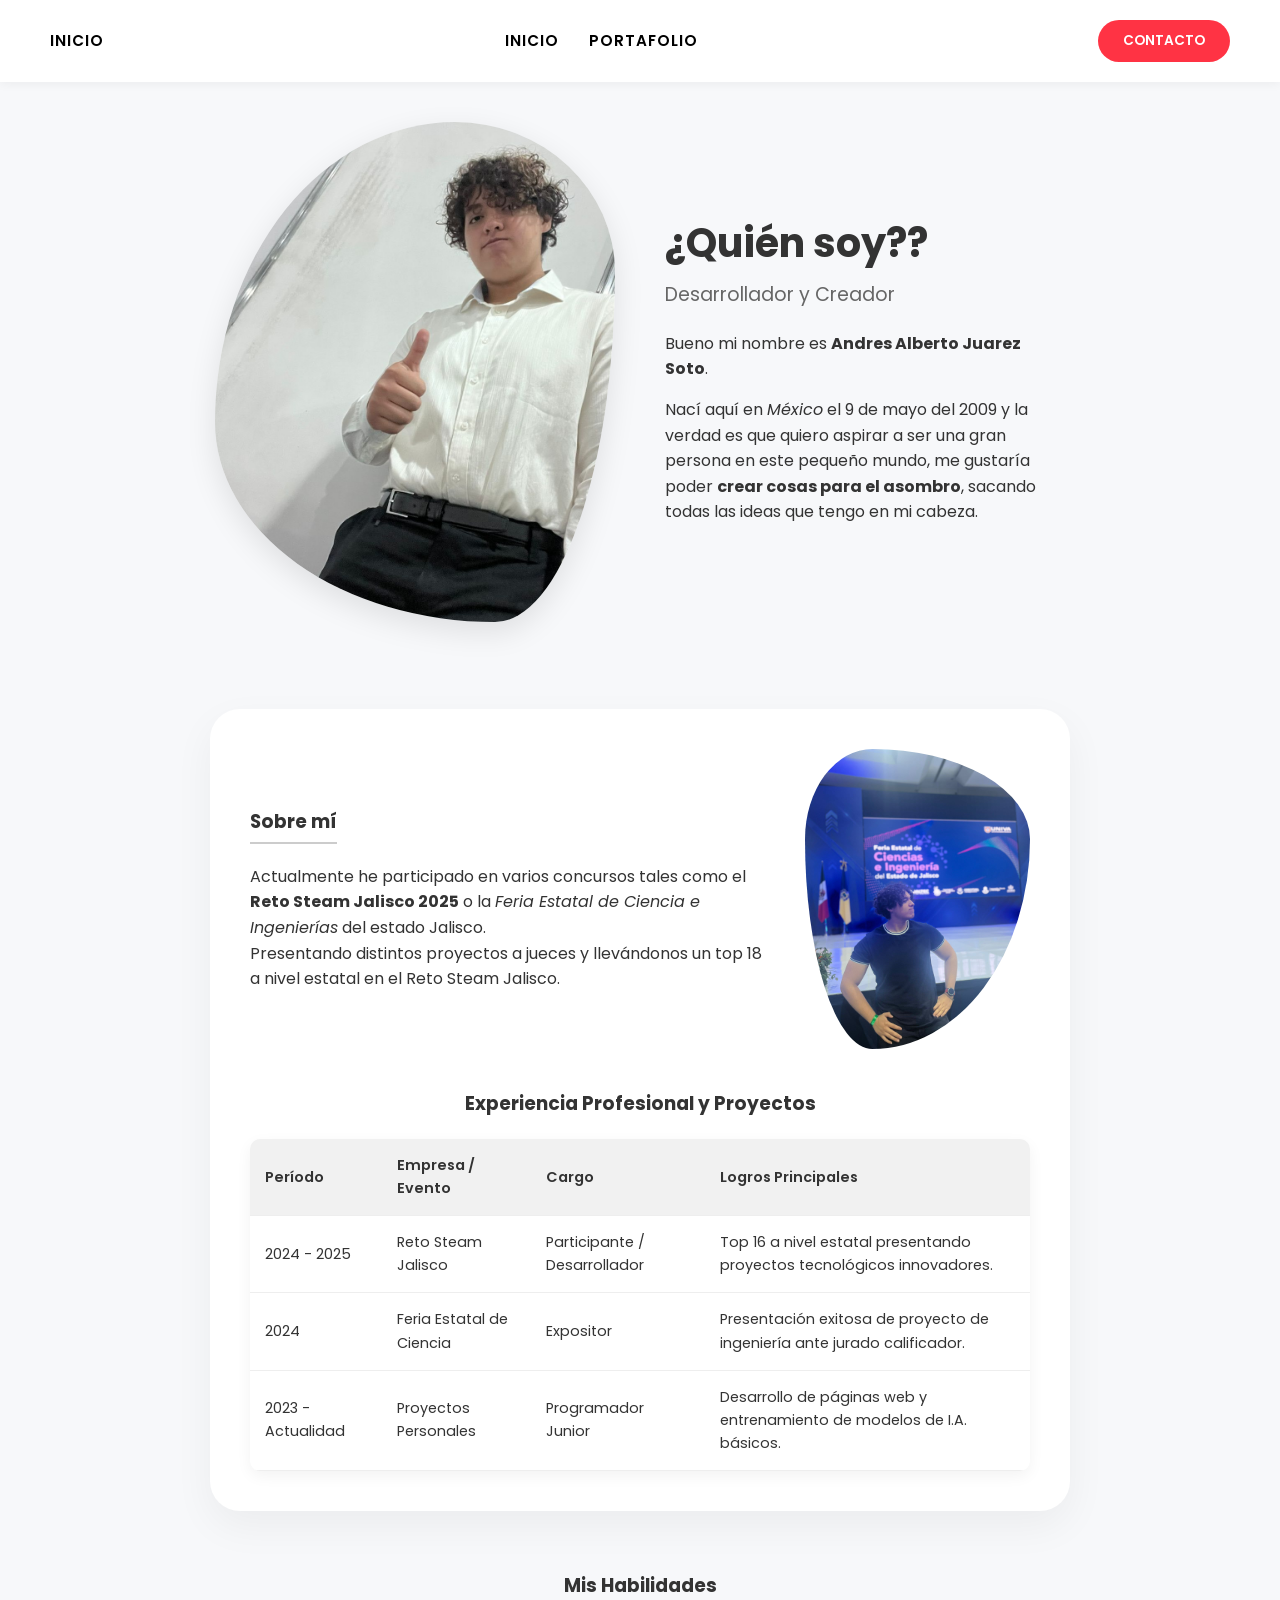
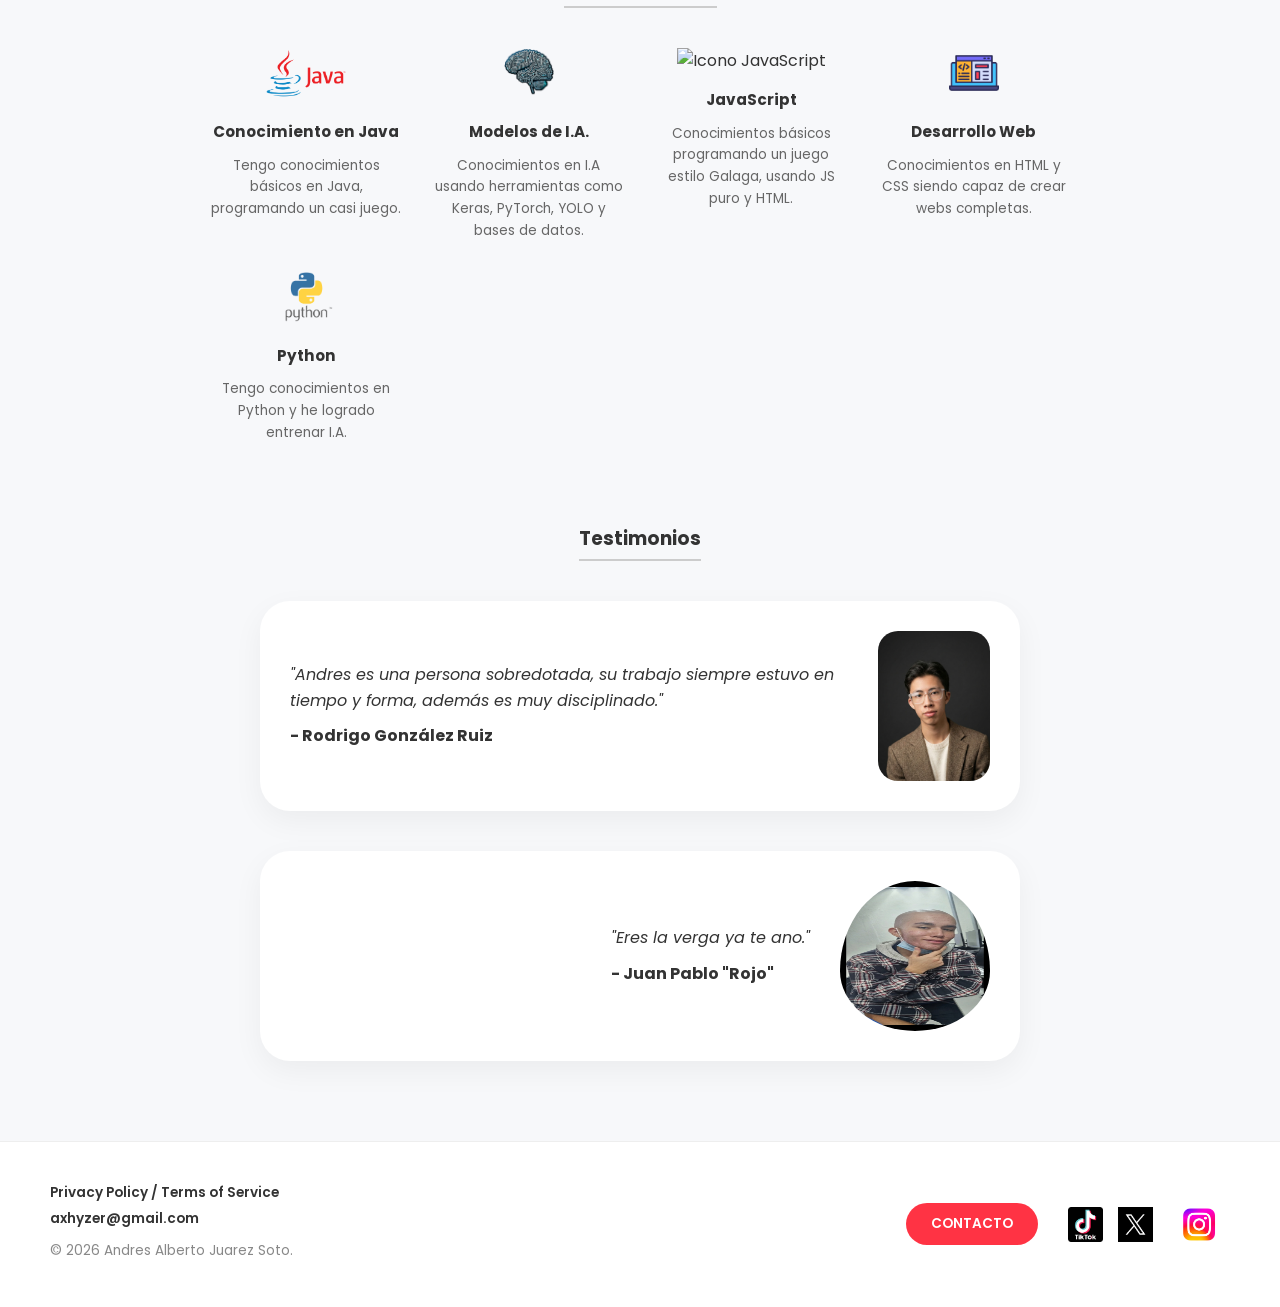
==== index.html @ 876ccb5e "All commit" ====
<!DOCTYPE html>
<html lang="es">
<head>
    <meta charset="UTF-8">
    <meta name="viewport" content="width=device-width, initial-scale=1.0">
    <meta name="description" content="Portafolio profesional de Andres Alberto Juarez Soto, Desarrollador y Creador.">
    <meta name="author" content="Andres Alberto Juarez Soto">
    <title>Inicio | Andres Alberto Juarez Soto</title>
    <link rel="stylesheet" href="styles.css">
    <link href="https://fonts.googleapis.com/css2?family=Poppins:wght@300;400;600;700&display=swap" rel="stylesheet">
</head>
<body>

    <header>
        <div class="logo">INICIO</div>
        <nav>
            <ul>
                <li><a href="index.html">INICIO</a></li>
                <li><a href="portafolio.html">PORTAFOLIO</a></li>
            </ul>
        </nav>
        <a href="contacto.html" class="btn-contacto">CONTACTO</a>
    </header>

    <main>
        <section id="inicio" class="hero">
            <div class="hero-img-container">
                <img src="Imagenes/ImagenYo.jpeg" alt="Fotografía de Andres Alberto Juarez Soria sonriendo" width="400" height="500" class="organic-shape">
            </div>
            <div class="hero-text">
                <h1>¿Quién soy??</h1>
                <h2>Desarrollador y Creador</h2>
                <p>Bueno mi nombre es <strong>Andres Alberto Juarez Soto</strong>.</p>
                <p>Nací aquí en <em>México</em> el 9 de mayo del 2009 y la verdad es que quiero aspirar a ser una gran persona en este pequeño mundo, me gustaría poder <strong>crear cosas para el asombro</strong>, sacando todas las ideas que tengo en mi cabeza.</p>
            </div>
        </section>

        <section id="sobre-mi" class="sobre-mi-section">
            <article class="card">
                <div class="bio-content">
                    <div class="bio-text">
                        <h3>Sobre mí</h3>
                        <p>Actualmente he participado en varios concursos tales como el <strong>Reto Steam Jalisco 2025</strong> o la <em>Feria Estatal de Ciencia e Ingenierías</em> del estado Jalisco.</p>
                        <p>Presentando distintos proyectos a jueces y llevándonos un top 18 a nivel estatal en el Reto Steam Jalisco.</p>
                    </div>
                    <img src="Imagenes/ImagenYonegro.jpeg" alt="Andres en la Feria Estatal de Ciencia e Ingeniería" width="400" height="300" class="organic-shape-2">
                </div>

                <div class="experiencia-container">
                    <h3>Experiencia Profesional y Proyectos</h3>
                    <table class="tabla-experiencia">
                        <thead>
                            <tr>
                                <th>Período</th>
                                <th>Empresa / Evento</th>
                                <th>Cargo</th>
                                <th>Logros Principales</th>
                            </tr>
                        </thead>
                        <tbody>
                            <tr>
                                <td>2024 - 2025</td>
                                <td>Reto Steam Jalisco</td>
                                <td>Participante / Desarrollador</td>
                                <td>Top 16 a nivel estatal presentando proyectos tecnológicos innovadores.</td>
                            </tr>
                            <tr>
                                <td>2024</td>
                                <td>Feria Estatal de Ciencia</td>
                                <td>Expositor</td>
                                <td>Presentación exitosa de proyecto de ingeniería ante jurado calificador.</td>
                            </tr>
                            <tr>
                                <td>2023 - Actualidad</td>
                                <td>Proyectos Personales</td>
                                <td>Programador Junior</td>
                                <td>Desarrollo de páginas web y entrenamiento de modelos de I.A. básicos.</td>
                            </tr>
                        </tbody>
                    </table>
                </div>
            </article>

            <div class="habilidades-container">
                <h3>Mis Habilidades</h3>
                <ul class="skills-grid">
                    <li>
                        <img src="Imagenes/JavaLogo.png" alt="Icono Java" width="" height="50">
                        <h4>Conocimiento en Java</h4>
                        <p>Tengo conocimientos básicos en Java, programando un casi juego.</p>
                    </li>
                    <li>
                        <img src="Imagenes/IAlogo.png" alt="Icono Cerebro IA" width="" height="50">
                        <h4>Modelos de I.A.</h4>
                        <p>Conocimientos en I.A usando herramientas como Keras, PyTorch, YOLO y bases de datos.</p>
                    </li>
                    <li>
                        <img src="Imagenes/JavaScriptLogo.png" alt="Icono JavaScript" width="" height="50">
                        <h4>JavaScript</h4>
                        <p>Conocimientos básicos programando un juego estilo Galaga, usando JS puro y HTML.</p>
                    </li>
                    <li>
                        <img src="Imagenes/DESARROLLOWEBIMG.png" alt="Icono Desarrollo Web" width="" height="50">
                        <h4>Desarrollo Web</h4>
                        <p>Conocimientos en HTML y CSS siendo capaz de crear webs completas.</p>
                    </li>
                    <li>
                        <img src="Imagenes/PythonLogo.png" alt="Icono Python" width="" height="50">
                        <h4>Python</h4>
                        <p>Tengo conocimientos en Python y he logrado entrenar I.A.</p>
                    </li>
                </ul>
            </div>
        </section>

        <aside id="testimonios" class="testimonios-section">
            <h3>Testimonios</h3>
            
            <article class="testimonio-card">
                <div class="testimonio-texto">
                    <p>"Andres es una persona sobredotada, su trabajo siempre estuvo en tiempo y forma, además es muy disciplinado."</p>
                    <strong>- Rodrigo González Ruiz</strong>
                </div>
                <img src="Imagenes/Rodrigo.jpg" alt="Fotografía de Rodrigo González" width="150" height="150" class="rounded-img">
            </article>

            <article class="testimonio-card reverse">
                <img src="Imagenes/Rojo.jpg" alt="Fotografía de Juan Pablo" width="150" height="150" class="organic-shape-3">
                <div class="testimonio-texto">
                    <p>"Eres la verga ya te ano."</p>
                    <strong>- Juan Pablo "Rojo"</strong>
                </div>
            </article>
        </aside>
    </main>

    <footer>
        <div class="footer-left">
            <p><a href="#">Privacy Policy</a> / <a href="#">Terms of Service</a></p>
            <p>axhyzer@gmail.com</p>
            <p class="copyright">&copy; 2026 Andres Alberto Juarez Soto.</p>
        </div>
        <div class="footer-right">
            <a href="contacto.html" class="btn-contacto-small">CONTACTO</a>
            <div class="social-links">
                <a href="https://tiktok.com" target="_blank" aria-label="Tiktok"><img src="Imagenes/Tiktok.png" alt="Tiktok"></a>
                <a href="https://twitter.com" target="_blank" aria-label="X (Twitter)"><img src="Imagenes/Xlogo.png" alt="X (Twitter)"></a>
                <a href="https://instagram.com" target="_blank" aria-label="Instagram"><img src="Imagenes/InstagramLogo.png" alt="Instagram"></a>
            </div>
        </div>
    </footer>
</body>
</html>
---- styles.css ----
/* ================= VARIABLES Y RESET ================= */
:root {
    --bg-color: #f7f8fa;
    --text-color: #333;
    --red-brand: #ff3344; /* Ajustado para ser más vibrante */
    --card-bg: #ffffff;
}

* {
    margin: 0;
    padding: 0;
    box-sizing: border-box;
    font-family: 'Poppins', sans-serif;
}

body {
    background-color: var(--bg-color);
    color: var(--text-color);
    line-height: 1.6;
    overflow-x: hidden;
}

/*  NAVEGACIÓN (HEADER)*/
header {
    display: flex;
    justify-content: space-between;
    align-items: center;
    padding: 20px 50px;
    background-color: var(--card-bg);
    position: sticky;
    top: 0;
    z-index: 1000;
    box-shadow: 0 2px 10px rgba(0,0,0,0.05);
}

header .logo, header nav a {
    font-weight: 600;
    text-transform: uppercase;
    font-size: 0.95rem;
    color: #000;
    text-decoration: none;
    letter-spacing: 1px;
}


header nav ul {
    list-style: none;
    display: flex;
    gap: 30px;
}

header nav a:hover {
    color: var(--red-brand);
}

.btn-contacto {
    background-color: var(--red-brand);
    color: white !important;
    padding: 10px 25px;
    border-radius: 25px;
    text-decoration: none;
    font-weight: 600;
    font-size: 0.85rem;
    transition: background 0.3s ease, transform 0.2s;
}

.btn-contacto:hover {
    background-color: #e60000;
    transform: scale(1.05);
}

/*  UTILIDADES GLOBALES  */
.page-title {
    text-align: center;
    font-size: 2rem;
    margin: 40px 0;
}

.required {
    color: var(--red-brand);
}

/*  FORMAS RARAS (IMÁGENES)  */
.organic-shape {
    border-radius: 60% 40% 30% 70% / 60% 30% 70% 40%;
    object-fit: cover;
    box-shadow: 0 10px 30px rgba(0,0,0,0.1);
}

.organic-shape-2 {
    border-radius: 30% 70% 70% 30% / 30% 30% 70% 70%;
    object-fit: cover;
}

.organic-shape-3 {
    border-radius: 50% 50% 50% 50% / 60% 60% 40% 40%;
    object-fit: cover 400px 400px;
}

.rounded-img {
    border-radius: 20px;
    object-fit: cover;
}

/*  INICIO  */
.hero {
    display: flex;
    justify-content: center;
    align-items: center;
    max-width: 1000px;
    margin: 40px auto;
    gap: 50px;
    padding: 0 20px;
}

.hero-text h1 { font-size: 2.5rem; font-weight: 700; margin-bottom: 5px; }
.hero-text h2 { font-size: 1.2rem; font-weight: 400; color: #666; margin-bottom: 20px; }
.hero-text p { font-size: 1rem; margin-bottom: 15px; max-width: 400px; }

.sobre-mi-section { max-width: 900px; margin: 80px auto; padding: 0 20px; }

.card {
    background: var(--card-bg);
    border-radius: 30px;
    padding: 40px;
    box-shadow: 0 15px 40px rgba(0,0,0,0.05);
}

.bio-content { display: flex; justify-content: space-between; align-items: center; gap: 40px; margin-bottom: 40px; }
.bio-text h3 { border-bottom: 2px solid #ccc; display: inline-block; padding-bottom: 5px; margin-bottom: 20px; }

/* TABLAS */
.experiencia-container { margin-top: 40px; }
.experiencia-container h3 { margin-bottom: 20px; text-align: center; }
.tabla-experiencia {
    width: 100%;
    border-collapse: collapse;
    font-size: 0.9rem;
    background: white;
    border-radius: 10px;
    overflow: hidden;
    box-shadow: 0 5px 15px rgba(0,0,0,0.05);
}
.tabla-experiencia th, .tabla-experiencia td { padding: 15px; border-bottom: 1px solid #eee; text-align: left; }
.tabla-experiencia th { background-color: #f1f1f1; font-weight: 600; }

/* HABILIDADES (INICIO) */
.habilidades-container { margin-top: 60px; text-align: center; }
.habilidades-container h3 { margin-bottom: 40px; border-bottom: 2px solid #ccc; display: inline-block; padding-bottom: 5px; }
.skills-grid { list-style: none; display: grid; grid-template-columns: repeat(auto-fit, minmax(180px, 1fr)); gap: 30px; }
.skills-grid img { margin-bottom: 15px; }
.skills-grid h4 { font-size: 0.95rem; margin-bottom: 10px; }
.skills-grid p { font-size: 0.85rem; color: #666; }

/* TESTIMONIOS */
.testimonios-section { max-width: 800px; margin: 80px auto; padding: 0 20px; }
.testimonios-section > h3 { text-align: center; margin-bottom: 40px; border-bottom: 2px solid #ccc; display: inline-block; padding-bottom: 5px; position: relative; left: 50%; transform: translateX(-50%); }
.testimonio-card { background: var(--card-bg); border-radius: 30px; padding: 30px; display: flex; align-items: center; gap: 30px; margin-bottom: 40px; box-shadow: 0 10px 30px rgba(0,0,0,0.05); }
.testimonio-card.reverse { flex-direction: row-reverse; }
.testimonio-texto p { font-style: italic; margin-bottom: 10px; font-size: 1rem; }

/* PÁGINA: PORTAFOLIO  */
.portfolio-section { max-width: 1100px; margin: 0 auto; padding: 0 20px; }
.portfolio-grid {
    display: grid;
    grid-template-columns: repeat(auto-fit, minmax(400px, 1fr));
    gap: 40px;
    margin-bottom: 60px;
}
.project-card {
    background: var(--card-bg);
    border-radius: 30px;
    padding: 40px 30px;
    text-align: center;
    box-shadow: 0 10px 30px rgba(0,0,0,0.04);
    display: flex;
    flex-direction: column;
    align-items: center;
}
.project-img {
    max-width: 100%;
    height: 180px;
    object-fit: contain;
    margin-bottom: 20px;
    border-radius: 15px;
}
.img-placeholder {
    width: 100%;
    height: 180px;
    background-color: #eee;
    border-radius: 15px;
    margin-bottom: 20px;
}
.project-card h2 { font-size: 1.3rem; margin-bottom: 15px; }
.project-card p { font-size: 0.9rem; color: #555; margin-bottom: 20px; flex-grow: 1; }
.tech-tags {
    list-style: none;
    display: flex;
    gap: 10px;
    justify-content: center;
    margin-bottom: 25px;
    flex-wrap: wrap;
}
.tech-tags li { background: #f0f0f0; padding: 5px 12px; border-radius: 15px; font-size: 0.75rem; font-weight: 600; color: #555; }
.btn-open {
    background-color: var(--red-brand);
    color: white;
    padding: 12px 40px;
    border-radius: 30px;
    text-decoration: none;
    font-weight: 600;
    transition: background 0.3s;
}
.btn-open:hover { background-color: #d40000; }

.skills-table-section { max-width: 800px; margin: 0 auto 80px auto; padding: 0 20px; }


.contacto-section { max-width: 700px; margin: 0 auto; padding: 0 20px; }
.contact-form {
    background: var(--card-bg);
    padding: 50px;
    border-radius: 30px;
    box-shadow: 0 15px 40px rgba(0,0,0,0.05);
    display: flex;
    flex-direction: column;
    gap: 25px;
}
.form-group {
    display: grid;
    grid-template-columns: 150px 1fr;
    align-items: center;
    gap: 20px;
}
.form-group.align-top { align-items: flex-start; }
.form-group label { font-weight: 600; font-size: 1rem; text-align: right; }
.form-group input, .form-group select, .form-group textarea {
    width: 100%;
    padding: 15px;
    border: 1px solid #e0e0e0;
    border-radius: 10px;
    background-color: #fafafa;
    font-size: 1rem;
    font-family: 'Poppins', sans-serif;
}
.form-group input:focus, .form-group select:focus, .form-group textarea:focus {
    outline: none;
    border-color: var(--red-brand);
    background-color: #fff;
}


.form-submit-area {
    margin-top: 20px;
    display: flex;
    flex-direction: column;
    align-items: center;
    gap: 20px;
}
.checkbox-group {
    font-size: 0.9rem;
    display: flex;
    align-items: center;
    gap: 10px;
}
.checkbox-group input[type="checkbox"] { width: 18px; height: 18px; cursor: pointer; }
.checkbox-group a { color: var(--red-brand); text-decoration: none; font-weight: 600; }

.btn-submit {
    background-color: var(--red-brand);
    color: white;
    padding: 18px 50px;
    border-radius: 40px;
    border: none;
    font-size: 1.1rem;
    font-weight: 700;
    cursor: pointer;
    box-shadow: 0 8px 20px rgba(255, 51, 68, 0.3);
    transition: all 0.3s ease;
}
.btn-submit:hover {
    background-color: #d40000;
    transform: translateY(-3px);
    box-shadow: 0 12px 25px rgba(255, 51, 68, 0.4);
}

.info-contacto-section { max-width: 800px; margin: 60px auto; padding: 0 20px; }
.mapa-placeholder img { width: 100%; border-radius: 20px; margin-top: 40px; box-shadow: 0 10px 30px rgba(0,0,0,0.05); }


footer {
    display: flex;
    flex-wrap: wrap;
    justify-content: space-between;
    align-items: center;
    padding: 40px 50px;
    background-color: var(--card-bg);
    margin-top: 80px;
    font-size: 0.85rem;
    border-top: 1px solid #eee;
}
.footer-left p { margin-bottom: 5px; font-weight: 600; }
.footer-left a { color: var(--text-color); text-decoration: none; }
.footer-right { display: flex; align-items: center; gap: 30px; }
.btn-contacto-small {
    background-color: var(--red-brand);
    color: white;
    padding: 10px 25px;
    border-radius: 25px;
    text-decoration: none;
    font-weight: 600;
}
.social-links { display: flex; gap: 15px; }
.social-links img { width: px; height: 35px; vertical-align: middle; transition: transform 0.2s; }
.social-links img:hover { transform: scale(1.1); }
.copyright { color: #888; font-weight: 400 !important; margin-top: 10px; }


@media (max-width: 850px) {
    .form-group { grid-template-columns: 1fr; gap: 5px; }
    .form-group label { text-align: left; }
    .hero, .bio-content, .testimonio-card { flex-direction: column; text-align: center; }
    .testimonio-card.reverse { flex-direction: column; }
    header { flex-direction: column; gap: 20px; }
    footer { flex-direction: column; gap: 30px; text-align: center; }
    .footer-right { flex-direction: column; }
}
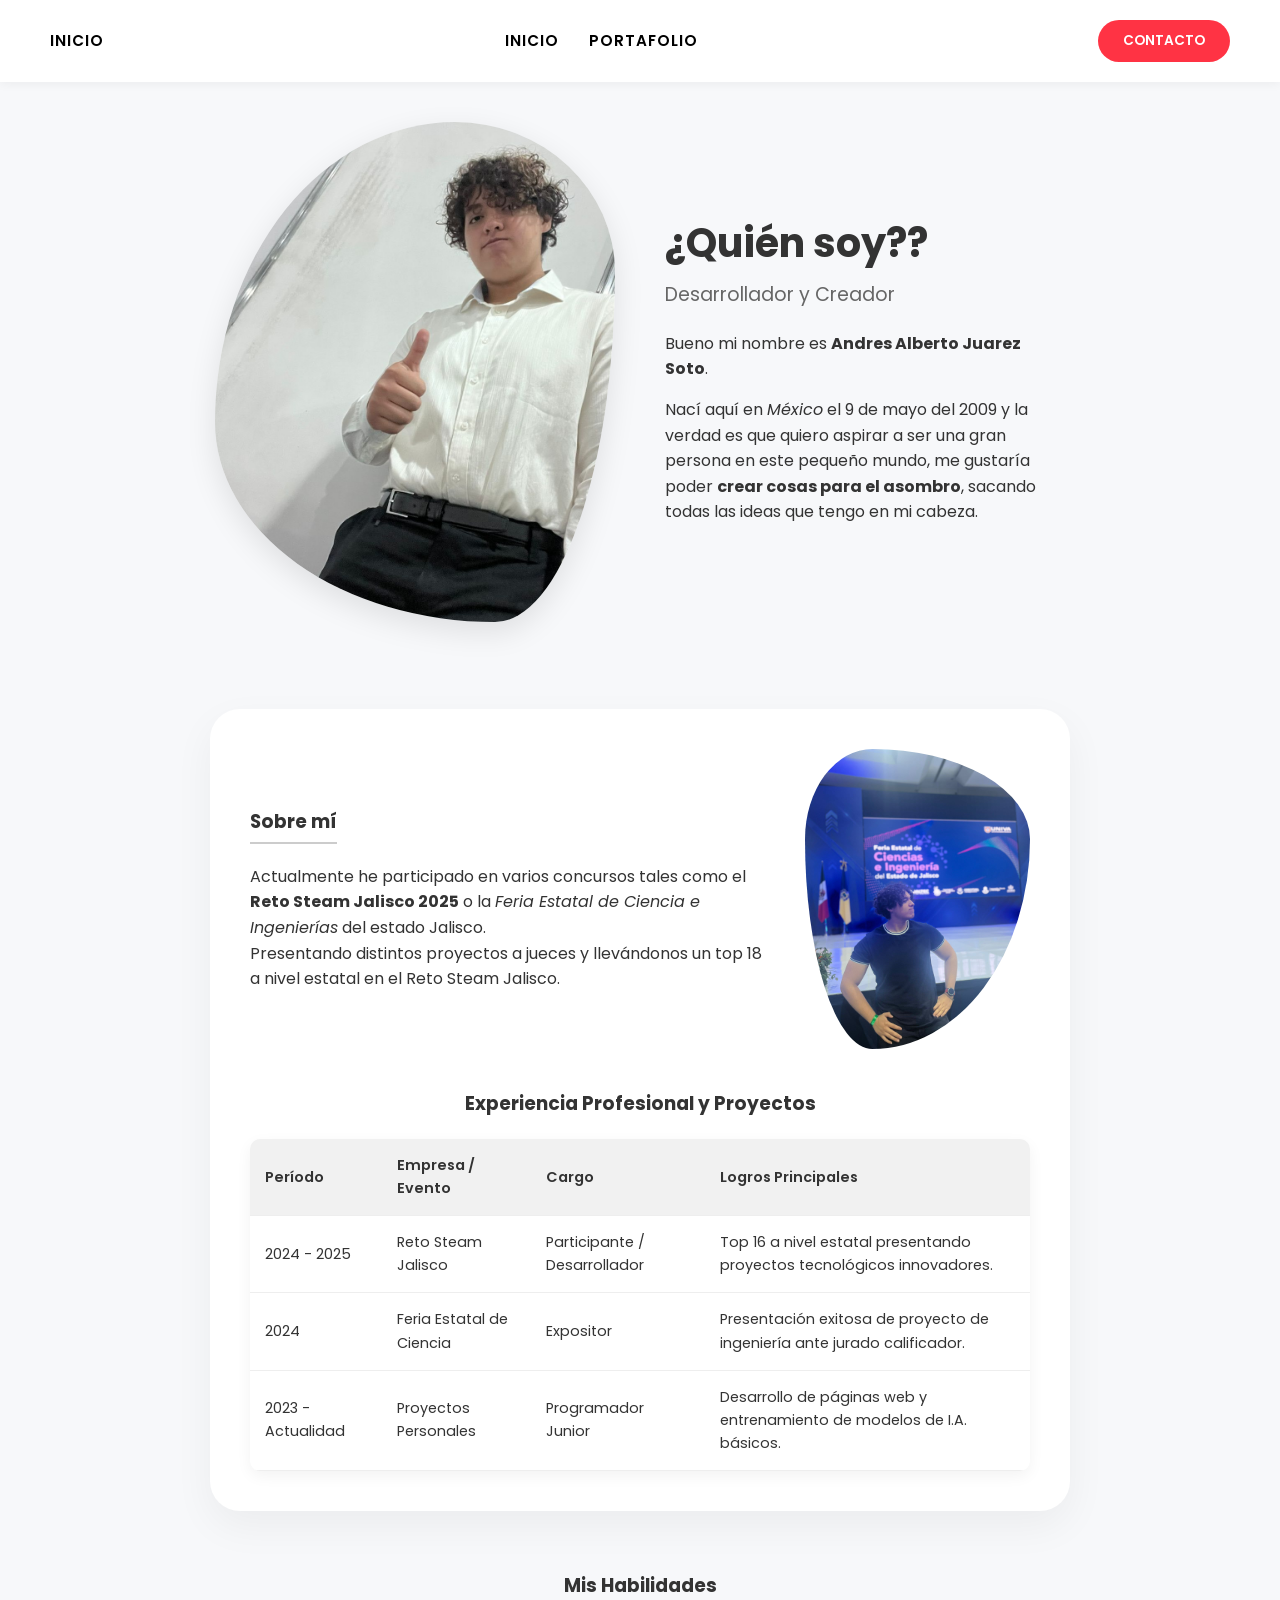
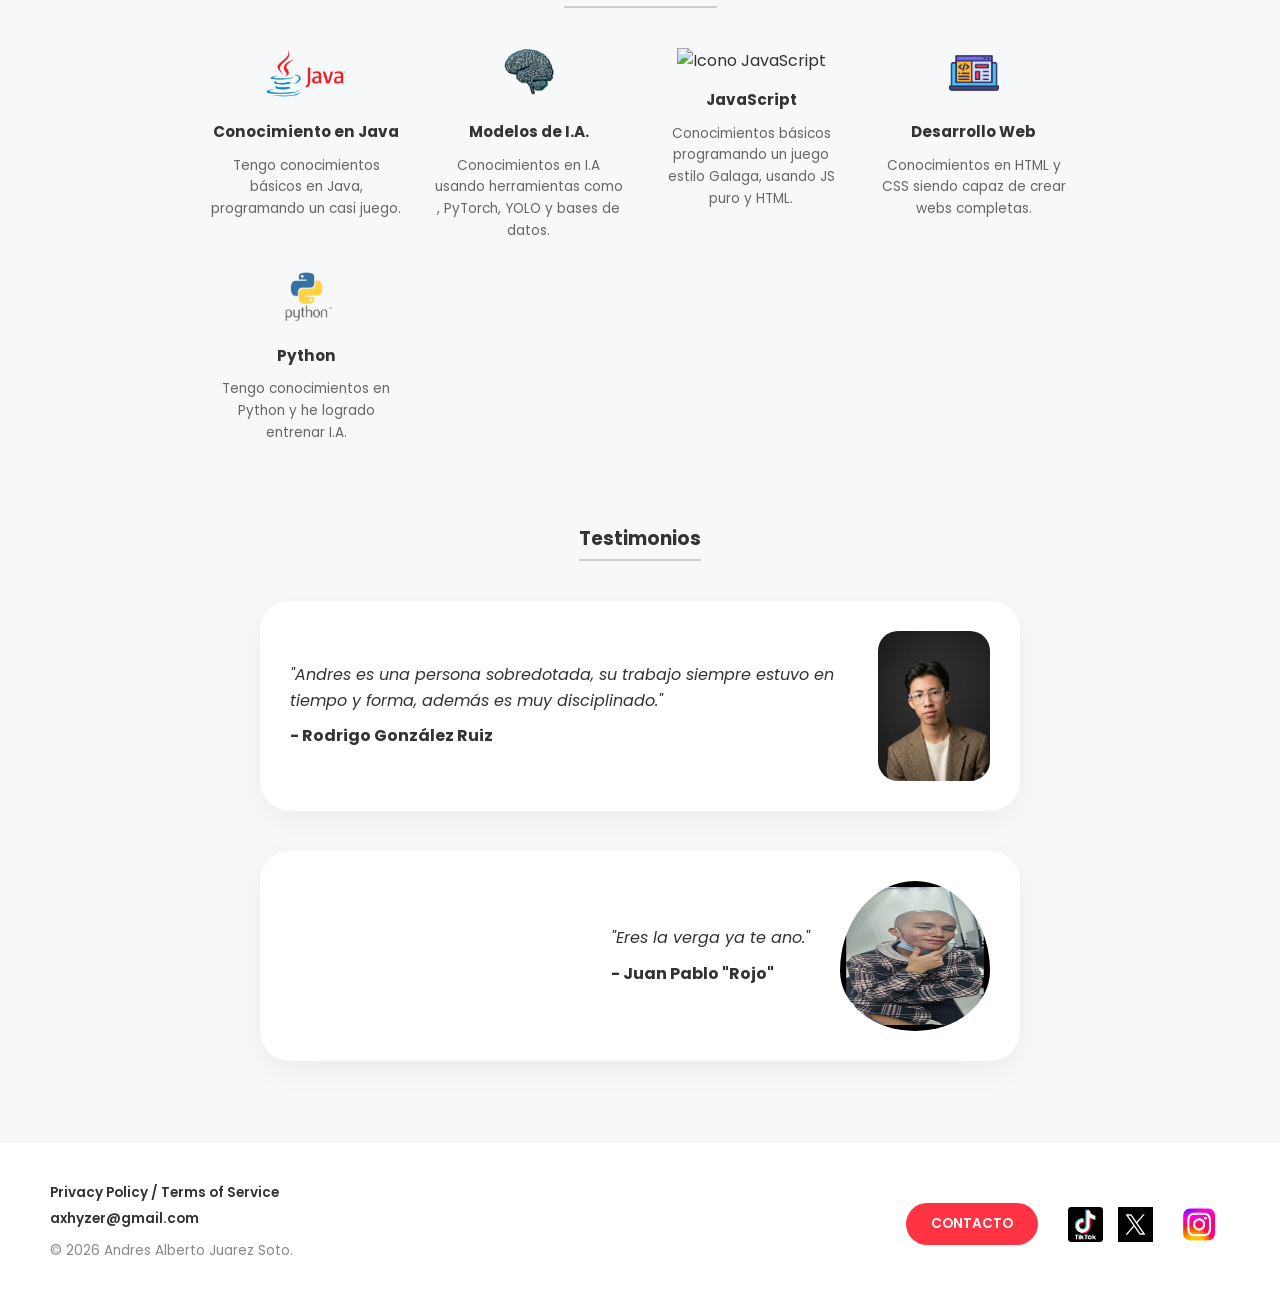
==== commit 067b0b1e: "Correciones" ====
--- a/index.html
+++ b/index.html
@@ -92,7 +92,7 @@
                     <li>
                         <img src="Imagenes/IAlogo.png" alt="Icono Cerebro IA" width="" height="50">
                         <h4>Modelos de I.A.</h4>
-                        <p>Conocimientos en I.A usando herramientas como Keras, PyTorch, YOLO y bases de datos.</p>
+                        <p>Conocimientos en I.A usando herramientas como , PyTorch, YOLO y bases de datos.</p>
                     </li>
                     <li>
                         <img src="Imagenes/JavaScriptLogo.png" alt="Icono JavaScript" width="" height="50">
